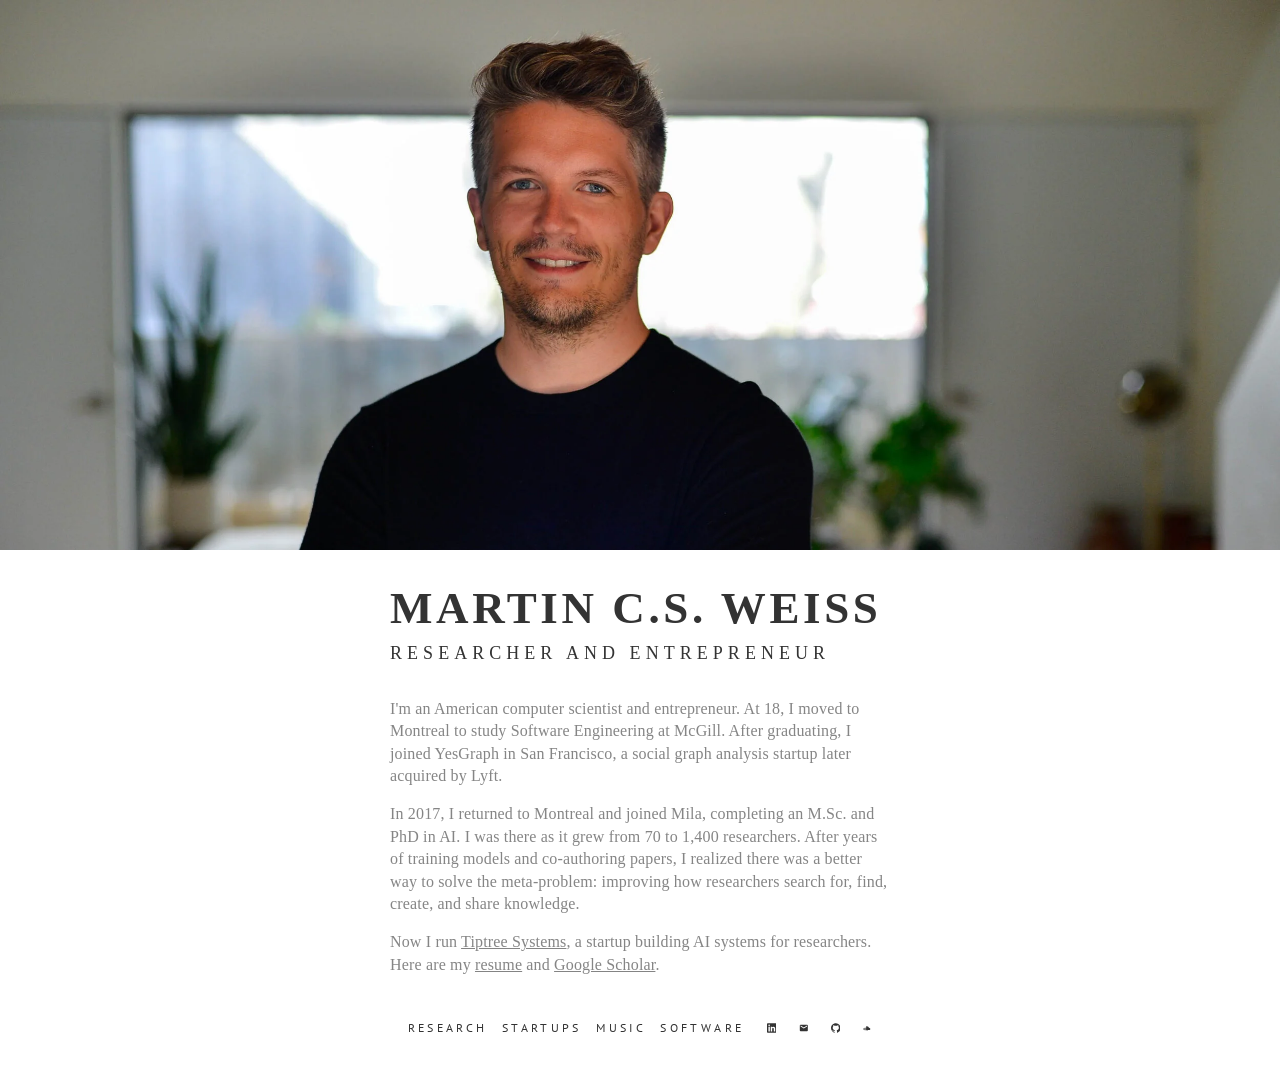
==== index.html @ 53b31414 "Initial commit: static rebuild of martincsweiss.com Pixel-perfect replica of the Squarespace site as" ====
<!DOCTYPE html>
<html lang="en">
<head>
  <meta charset="UTF-8">
  <meta name="viewport" content="width=device-width, initial-scale=1.0">
  <title>Martin C.S. Weiss</title>
  <link rel="stylesheet" href="css/style.css">
</head>
<body class="homepage">

  <div class="hero-image">
    <img src="images/profile.jpg" alt="Martin C.S. Weiss">
  </div>

  <div class="content-block">
    <h1 class="name-title">MARTIN C.S. WEISS</h1>
    <h1 class="subtitle">RESEARCHER AND ENTREPRENEUR</h1>

    <div class="bio">
      <p>I'm an American computer scientist and entrepreneur. At 18, I moved to Montreal to study Software Engineering at McGill. After graduating, I joined YesGraph in San Francisco, a social graph analysis startup later acquired by Lyft.</p>
      <p>In 2017, I returned to Montreal and joined Mila, completing an M.Sc. and PhD in AI. I was there as it grew from 70 to 1,400 researchers. After years of training models and co-authoring papers, I realized there was a better way to solve the meta-problem: improving how researchers search for, find, create, and share knowledge.</p>
      <p>Now I run <a href="https://tiptreesystems.com/">Tiptree Systems</a>, a startup building AI systems for researchers. Here are my <a href="https://s3-us-west-1.amazonaws.com/martinweiss/Martin+Weiss+CV+-+General.pdf">resume</a> and <a href="https://scholar.google.ca/citations?hl=en&user=t7lQYWwAAAAJ">Google Scholar</a>.</p>
    </div>

    <div class="bottom-nav">
      <a href="research.html">Research</a>
      <a href="startups.html">Startups</a>
      <a href="production.html">Music</a>
      <a href="software.html">Software</a>

      <span class="social-icons">
        <a href="https://www.linkedin.com/in/martin-weiss-6240703a" target="_blank" rel="noopener" aria-label="LinkedIn">
          <svg xmlns="http://www.w3.org/2000/svg" viewBox="0 0 24 24"><path d="M20.447 20.452h-3.554v-5.569c0-1.328-.027-3.037-1.852-3.037-1.853 0-2.136 1.445-2.136 2.939v5.667H9.351V9h3.414v1.561h.046c.477-.9 1.637-1.85 3.37-1.85 3.601 0 4.267 2.37 4.267 5.455v6.286zM5.337 7.433a2.062 2.062 0 01-2.063-2.065 2.064 2.064 0 112.063 2.065zm1.782 13.019H3.555V9h3.564v11.452zM22.225 0H1.771C.792 0 0 .774 0 1.729v20.542C0 23.227.792 24 1.771 24h20.451C23.2 24 24 23.227 24 22.271V1.729C24 .774 23.2 0 22.222 0h.003z"/></svg>
        </a>
        <a href="mailto:Martin.clyde.weiss@gmail.com" aria-label="Email">
          <svg xmlns="http://www.w3.org/2000/svg" viewBox="0 0 24 24"><path d="M20 4H4c-1.1 0-2 .9-2 2v12c0 1.1.9 2 2 2h16c1.1 0 2-.9 2-2V6c0-1.1-.9-2-2-2zm0 4l-8 5-8-5V6l8 5 8-5v2z"/></svg>
        </a>
        <a href="https://github.com/mweiss17" target="_blank" rel="noopener" aria-label="GitHub">
          <svg xmlns="http://www.w3.org/2000/svg" viewBox="0 0 24 24"><path d="M12 .297c-6.63 0-12 5.373-12 12 0 5.303 3.438 9.8 8.205 11.385.6.113.82-.258.82-.577 0-.285-.01-1.04-.015-2.04-3.338.724-4.042-1.61-4.042-1.61C4.422 18.07 3.633 17.7 3.633 17.7c-1.087-.744.084-.729.084-.729 1.205.084 1.838 1.236 1.838 1.236 1.07 1.835 2.809 1.305 3.495.998.108-.776.417-1.305.76-1.605-2.665-.3-5.466-1.332-5.466-5.93 0-1.31.465-2.38 1.235-3.22-.135-.303-.54-1.523.105-3.176 0 0 1.005-.322 3.3 1.23.96-.267 1.98-.399 3-.405 1.02.006 2.04.138 3 .405 2.28-1.552 3.285-1.23 3.285-1.23.645 1.653.24 2.873.12 3.176.765.84 1.23 1.91 1.23 3.22 0 4.61-2.805 5.625-5.475 5.92.42.36.81 1.096.81 2.22 0 1.606-.015 2.896-.015 3.286 0 .315.21.69.825.57C20.565 22.092 24 17.592 24 12.297c0-6.627-5.373-12-12-12"/></svg>
        </a>
        <a href="http://soundcloud.com/rmfrstar" target="_blank" rel="noopener" aria-label="SoundCloud">
          <svg xmlns="http://www.w3.org/2000/svg" viewBox="0 0 24 24"><path d="M1.175 12.225c-.051 0-.094.046-.101.1l-.233 2.154.233 2.105c.007.058.05.098.101.098.05 0 .09-.04.099-.098l.255-2.105-.27-2.154c-.009-.057-.049-.1-.1-.1m-.899.828c-.06 0-.091.037-.104.094L0 14.479l.172 1.31c.013.06.045.094.104.094.057 0 .089-.035.104-.094l.194-1.31-.194-1.332c-.014-.057-.047-.094-.104-.094m1.79-1.065c-.067 0-.12.056-.12.12l-.238 2.373.238 2.326c0 .065.053.12.12.12s.12-.055.12-.12l.266-2.326-.266-2.373c0-.064-.053-.12-.12-.12m.899-.382c-.076 0-.138.063-.138.14l-.22 2.754.22 2.694c0 .076.062.14.138.14.075 0 .138-.064.138-.14l.248-2.694-.248-2.753c0-.077-.063-.14-.138-.14m.89-.336c-.083 0-.154.07-.154.155l-.204 3.09.204 3.015c0 .086.07.155.154.155.083 0 .154-.069.154-.155l.228-3.015-.228-3.09c0-.085-.071-.155-.154-.155m.898-.197c-.093 0-.17.079-.17.172l-.188 3.287.188 3.15c0 .095.077.172.17.172.094 0 .17-.077.17-.172l.212-3.15-.212-3.287c0-.093-.076-.172-.17-.172m.9-.192c-.102 0-.184.085-.184.19l-.172 3.478.172 3.258c0 .104.082.19.184.19.101 0 .184-.086.184-.19l.192-3.258-.192-3.478c0-.105-.083-.19-.184-.19m.9-.113c-.111 0-.2.094-.2.209l-.156 3.59.156 3.33c0 .114.089.209.2.209.11 0 .2-.095.2-.209l.176-3.33-.176-3.59c0-.115-.09-.209-.2-.209m.9-.1c-.12 0-.218.1-.218.224l-.14 3.69.14 3.397c0 .124.098.224.218.224.12 0 .218-.1.218-.224l.158-3.397-.158-3.69c0-.124-.098-.224-.218-.224m.896-.08c-.13 0-.234.11-.234.243l-.126 3.77.126 3.447c0 .133.104.243.234.243.129 0 .234-.11.234-.243l.14-3.447-.14-3.77c0-.132-.105-.243-.234-.243m.9-.04c-.14 0-.252.118-.252.26l-.11 3.81.11 3.487c0 .143.112.26.252.26.139 0 .252-.117.252-.26l.124-3.487-.124-3.81c0-.142-.113-.26-.252-.26m.9-.03c-.148 0-.268.126-.268.278l-.094 3.84.094 3.51c0 .152.12.278.268.278.148 0 .268-.126.268-.278l.106-3.51-.106-3.84c0-.152-.12-.278-.268-.278m.9 0c-.158 0-.284.134-.284.296l-.078 3.84.078 3.498c0 .162.126.296.284.296.156 0 .284-.134.284-.296l.088-3.498-.088-3.84c0-.162-.128-.296-.284-.296m.9.05c-.166 0-.3.14-.3.313l-.066 3.79.066 3.46c0 .172.134.313.3.313.166 0 .3-.14.3-.313l.074-3.46-.074-3.79c0-.173-.134-.313-.3-.313m3.732.86c-.36 0-.705.065-1.025.188-.212-2.4-2.244-4.274-4.73-4.274-.614 0-1.204.123-1.74.345-.2.082-.254.166-.254.33v8.514c0 .17.137.313.306.324h7.443c1.38 0 2.5-1.12 2.5-2.5s-1.12-2.5-2.5-2.5"/></svg>
        </a>
      </span>
    </div>
  </div>

</body>
</html>
---- css/style.css ----
/* ========================================
   Martin C.S. Weiss - Static Site Styles
   Pixel-perfect replica of Squarespace site
   ======================================== */

/* Google Fonts - matching Squarespace typekit fonts */
@import url('https://fonts.googleapis.com/css2?family=EB+Garamond:ital,wght@0,400;0,500;0,600;0,700;1,400;1,500&family=Montserrat:wght@400;500;600;700&family=PT+Sans:wght@400;700&display=swap');

/* ----------------------------------------
   CSS Reset & Base
   ---------------------------------------- */
*, *::before, *::after {
  box-sizing: border-box;
}

html {
  -webkit-font-smoothing: antialiased;
  -moz-osx-font-smoothing: grayscale;
}

body {
  margin: 0;
  padding: 0;
  font-family: 'EB Garamond', 'adobe-garamond-pro', Georgia, 'Times New Roman', serif;
  font-size: 18px;
  font-weight: 400;
  line-height: 1.6;
  color: rgba(26, 26, 26, 0.7);
  background-color: #fff;
}

a {
  color: rgb(61, 153, 145);
  text-decoration: none;
}

a:hover {
  opacity: 0.8;
}

img {
  max-width: 100%;
  height: auto;
  display: block;
}

h1, h2, h3, h4 {
  margin: 0;
  padding: 0;
}

p {
  margin: 0 0 16px;
}

ul {
  margin: 0;
  padding: 0;
  list-style: none;
}

/* ----------------------------------------
   Header / Navigation Bar (subpages)
   ---------------------------------------- */
.site-header {
  background-color: rgb(33, 33, 33);
  padding: 0 20px;
  height: 73px;
  display: flex;
  align-items: center;
  justify-content: space-between;
  position: relative;
  z-index: 100;
}

.site-header .site-title {
  font-family: 'Montserrat', 'proxima-nova', 'Helvetica Neue', Helvetica, Arial, sans-serif;
  font-size: 20px;
  font-weight: 600;
  letter-spacing: 2px;
  text-transform: uppercase;
  color: #fff;
  text-decoration: none;
  line-height: 20px;
}

.site-header .site-title:hover {
  opacity: 0.8;
}

.site-header nav {
  display: flex;
  align-items: center;
  gap: 0;
}

.site-header nav a {
  font-family: 'Montserrat', 'proxima-nova', 'Helvetica Neue', Helvetica, Arial, sans-serif;
  font-size: 13px;
  font-weight: 600;
  letter-spacing: 2px;
  text-transform: uppercase;
  color: rgba(255, 255, 255, 0.9);
  text-decoration: none;
  padding: 9.75px 13px;
  display: block;
  line-height: 13px;
}

.site-header nav a:hover {
  color: #fff;
}

.site-header nav .dropdown {
  position: relative;
}

.site-header nav .dropdown-menu {
  display: none;
  position: absolute;
  top: 100%;
  left: 0;
  background: rgb(33, 33, 33);
  min-width: 180px;
  padding: 8px 0;
  z-index: 200;
}

.site-header nav .dropdown:hover .dropdown-menu {
  display: block;
}

.site-header nav .dropdown-menu a {
  padding: 8px 20px;
  font-size: 12px;
  white-space: nowrap;
}

/* Mobile hamburger menu */
.menu-toggle {
  display: none;
  background: none;
  border: none;
  cursor: pointer;
  padding: 10px;
}

.menu-toggle span {
  display: block;
  width: 24px;
  height: 2px;
  background: #fff;
  margin: 5px 0;
  transition: 0.3s;
}

/* ----------------------------------------
   Homepage-specific styles
   ---------------------------------------- */
.homepage {
  text-align: center;
}

.homepage .hero-image {
  width: 100%;
  height: 55vw;
  max-height: 550px;
  overflow: hidden;
}

.homepage .hero-image img {
  width: 100%;
  height: 100%;
  object-fit: cover;
  object-position: 45% 0%;
  display: block;
}

.homepage .content-block {
  width: 500px;
  max-width: calc(100% - 40px);
  margin: 0 auto;
  padding: 0;
  text-align: left;
}

.homepage .name-title {
  font-family: 'Times New Roman', Times, serif;
  font-size: 45px;
  font-weight: 700;
  line-height: 45px;
  letter-spacing: 3.6px;
  text-transform: uppercase;
  color: rgb(51, 51, 51);
  margin: 36px 0 0;
  display: inline-block;
}

.homepage .subtitle {
  font-family: 'Times New Roman', Times, serif;
  font-size: 18px;
  font-weight: 400;
  line-height: 18px;
  letter-spacing: 5.04px;
  text-transform: uppercase;
  color: rgb(51, 51, 51);
  margin: 12px 0 0;
}

.homepage .bio {
  margin-top: 36px;
}

.homepage .bio p {
  font-family: 'Times New Roman', Times, serif;
  font-size: 16px;
  font-weight: 400;
  line-height: 22.4px;
  letter-spacing: 0.16px;
  color: rgba(51, 51, 51, 0.6);
  margin-bottom: 16px;
}

.homepage .bio a {
  color: rgba(51, 51, 51, 0.6);
  text-decoration: underline;
}

.homepage .bio a:hover {
  color: rgb(51, 51, 51);
}

/* Homepage bottom nav */
.homepage .bottom-nav {
  display: flex;
  align-items: center;
  justify-content: center;
  flex-wrap: wrap;
  margin: 36px 0 24px;
  gap: 0;
}

.homepage .bottom-nav a {
  font-family: 'PT Sans', sans-serif;
  font-size: 12px;
  font-weight: 400;
  line-height: 12px;
  letter-spacing: 3.36px;
  text-transform: uppercase;
  color: rgb(51, 51, 51);
  text-decoration: none;
  padding: 9.6px 7.2px;
}

.homepage .bottom-nav a:hover {
  opacity: 0.7;
}

/* Homepage social icons */
.homepage .social-icons {
  display: inline-flex;
  align-items: center;
  gap: 8px;
  margin-left: 8px;
  vertical-align: middle;
}

.homepage .social-icons a {
  color: rgb(51, 51, 51);
  display: flex;
  align-items: center;
  justify-content: center;
  width: 24px;
  height: 24px;
}

.homepage .social-icons a:hover {
  opacity: 0.7;
}

.homepage .social-icons svg {
  width: 20px;
  height: 20px;
  fill: currentColor;
}

/* ----------------------------------------
   Subpage Common Layout
   ---------------------------------------- */
.page-content {
  max-width: 960px;
  margin: 0 auto;
  padding: 60px 40px 80px;
}

/* ----------------------------------------
   Banner / Hero Image (Startups, Software, Mixing)
   ---------------------------------------- */
.banner {
  position: relative;
  width: 100%;
  height: 400px;
  overflow: hidden;
  background: rgb(31, 31, 31);
}

.banner img {
  width: 100%;
  height: 100%;
  object-fit: cover;
  object-position: center;
}

.banner .banner-overlay {
  position: absolute;
  top: 0;
  left: 0;
  right: 0;
  bottom: 0;
  display: flex;
  align-items: center;
  justify-content: center;
  background: rgba(0, 0, 0, 0.2);
}

.banner .banner-title {
  font-family: 'Montserrat', 'proxima-nova', sans-serif;
  font-size: 48px;
  font-weight: 300;
  letter-spacing: 8px;
  text-transform: uppercase;
  color: #fff;
  text-align: center;
}

/* Software banner with quote overlay */
.banner .banner-quote {
  font-family: 'EB Garamond', Georgia, serif;
  font-size: 31px;
  font-weight: 600;
  line-height: 1.5;
  letter-spacing: 1px;
  color: #fff;
  text-align: center;
  max-width: 700px;
  padding: 0 40px;
}

.banner .banner-quote cite {
  display: block;
  margin-top: 12px;
  font-style: normal;
  font-size: 20px;
  font-weight: 400;
}

.banner .banner-quote cite em {
  font-style: italic;
}

/* ----------------------------------------
   Research Page
   ---------------------------------------- */
.research-intro {
  text-align: center;
  margin-bottom: 60px;
}

.research-intro h2 {
  font-family: 'EB Garamond', Georgia, serif;
  font-size: 36px;
  font-weight: 400;
  font-style: italic;
  line-height: 1.3;
  color: rgba(26, 26, 26, 0.9);
  margin-bottom: 24px;
}

.research-intro p {
  font-family: 'EB Garamond', Georgia, serif;
  font-size: 18px;
  line-height: 1.6;
  color: rgba(26, 26, 26, 0.7);
  max-width: 800px;
  margin: 0 auto;
}

.research-grid {
  display: grid;
  grid-template-columns: 1fr 1fr;
  gap: 40px;
  margin-bottom: 60px;
}

.research-section {
  margin-bottom: 60px;
}

.research-section h2 {
  font-family: 'Montserrat', 'proxima-nova', sans-serif;
  font-size: 16px;
  font-weight: 600;
  letter-spacing: 2px;
  text-transform: uppercase;
  color: rgb(51, 51, 51);
  margin-bottom: 16px;
}

.research-section p {
  font-family: 'EB Garamond', Georgia, serif;
  font-size: 18px;
  line-height: 1.6;
  color: rgba(26, 26, 26, 0.7);
  margin-bottom: 16px;
}

.research-section .publications {
  list-style: disc;
  padding-left: 20px;
}

.research-section .publications li {
  margin-bottom: 8px;
  list-style: disc;
}

.research-section .publications a {
  font-family: 'EB Garamond', Georgia, serif;
  font-size: 18px;
  color: rgb(61, 153, 145);
}

.research-section img {
  width: 100%;
  margin-bottom: 24px;
}

/* Full-width image between research sections */
.research-full-image {
  width: 100%;
  margin: 40px 0;
}

.research-full-image img {
  width: 100%;
}

/* ----------------------------------------
   Startups Page - Blog/Card Style
   ---------------------------------------- */
.startups-intro {
  margin-bottom: 40px;
  padding-bottom: 40px;
  border-bottom: 1px solid #e1e1e1;
}

.startups-intro p {
  font-family: 'EB Garamond', Georgia, serif;
  font-size: 18px;
  line-height: 1.6;
  color: rgba(26, 26, 26, 0.7);
}

.startup-entry {
  display: flex;
  gap: 30px;
  margin-bottom: 40px;
  padding-bottom: 40px;
  border-bottom: 1px solid #e1e1e1;
}

.startup-entry:last-child {
  border-bottom: none;
}

.startup-entry .entry-image {
  flex: 0 0 300px;
  max-width: 300px;
}

.startup-entry .entry-image img {
  width: 100%;
  height: auto;
}

.startup-entry .entry-content {
  flex: 1;
}

.startup-entry .entry-title {
  font-family: 'Montserrat', 'proxima-nova', 'Helvetica Neue', Helvetica, Arial, sans-serif;
  font-size: 20px;
  font-weight: 400;
  letter-spacing: 1px;
  text-transform: uppercase;
  color: rgb(102, 102, 102);
  margin-bottom: 10px;
  line-height: 24px;
}

.startup-entry .entry-date {
  font-family: 'EB Garamond', Georgia, serif;
  font-size: 13px;
  color: rgba(26, 26, 26, 0.4);
  line-height: 1.4;
  margin-bottom: 8px;
}

.startup-entry .entry-excerpt {
  font-family: 'EB Garamond', Georgia, serif;
  font-size: 18px;
  line-height: 1.6;
  color: rgba(26, 26, 26, 0.7);
  margin-bottom: 10px;
}

.startup-entry .read-more {
  font-family: 'EB Garamond', Georgia, serif;
  font-size: 18px;
  color: rgb(61, 153, 145);
  text-decoration: none;
}

.startup-entry .read-more:hover {
  opacity: 0.7;
}

/* ----------------------------------------
   Software Page
   ---------------------------------------- */
.software-project {
  margin-bottom: 60px;
  text-align: center;
}

.software-project h2 {
  font-family: 'Montserrat', 'proxima-nova', sans-serif;
  font-size: 25px;
  font-weight: 600;
  line-height: 30px;
  letter-spacing: 1.25px;
  text-transform: uppercase;
  color: rgb(74, 74, 74);
  margin-bottom: 24px;
  text-align: center;
}

.software-project .project-image {
  margin-bottom: 24px;
}

.software-project .project-image img {
  max-width: 100%;
  margin: 0 auto;
}

.software-project .project-details {
  text-align: left;
  max-width: 700px;
  margin: 0 auto;
}

.software-project .project-details p {
  font-family: 'EB Garamond', Georgia, serif;
  font-size: 18px;
  line-height: 1.6;
  color: rgba(26, 26, 26, 0.7);
}

.software-project .project-details strong {
  font-weight: 700;
  color: rgba(26, 26, 26, 0.85);
}

.software-project .project-links {
  margin-top: 12px;
}

.software-project .project-links a {
  font-family: 'EB Garamond', Georgia, serif;
  font-size: 18px;
  color: rgb(61, 153, 145);
  margin-right: 16px;
}

/* ----------------------------------------
   Music / Blog Pages (Production + Mixing)
   ---------------------------------------- */
.blog-list {
  max-width: 600px;
  margin: 0 auto;
}

.blog-entry {
  margin-bottom: 60px;
}

.blog-entry .entry-date {
  font-family: 'EB Garamond', Georgia, serif;
  font-size: 13px;
  color: rgba(26, 26, 26, 0.4);
  line-height: 1.4;
  margin-bottom: 4px;
}

.blog-entry .entry-title {
  font-family: 'EB Garamond', Georgia, serif;
  font-size: 32px;
  font-weight: 400;
  line-height: 1.2;
  color: rgba(26, 26, 26, 0.9);
  margin: 12px 0;
}

.blog-entry .entry-separator {
  width: 30px;
  height: 1px;
  background: rgba(26, 26, 26, 0.15);
  margin: 16px 0;
}

.blog-entry .soundcloud-embed {
  width: 100%;
  margin-top: 16px;
}

.blog-entry .soundcloud-embed iframe {
  width: 100%;
  height: 400px;
  border: none;
}

.blog-entry .audio-player {
  margin-top: 16px;
}

.blog-entry audio {
  width: 100%;
}

.blog-entry .tracklist {
  font-family: 'EB Garamond', Georgia, serif;
  font-size: 16px;
  line-height: 1.8;
  color: rgba(26, 26, 26, 0.6);
  margin-top: 16px;
  white-space: pre-line;
}

/* ----------------------------------------
   Photos Gallery Page
   ---------------------------------------- */
.gallery-grid {
  display: flex;
  flex-wrap: wrap;
  gap: 8px;
  justify-content: center;
}

.gallery-grid .gallery-item {
  flex: 0 0 calc(33.333% - 6px);
  max-width: calc(33.333% - 6px);
  overflow: hidden;
}

.gallery-grid .gallery-item img {
  width: 100%;
  height: 100%;
  object-fit: cover;
  display: block;
  cursor: pointer;
  transition: opacity 0.2s;
}

.gallery-grid .gallery-item img:hover {
  opacity: 0.85;
}

.gallery-grid .gallery-item .caption {
  font-family: 'EB Garamond', Georgia, serif;
  font-size: 14px;
  color: rgba(26, 26, 26, 0.5);
  text-align: center;
  padding: 8px 4px;
}

/* ----------------------------------------
   Footer (subpages)
   ---------------------------------------- */
.site-footer {
  background: rgb(31, 31, 31);
  padding: 40px 20px;
  text-align: center;
  color: rgba(255, 255, 255, 0.4);
  font-family: 'EB Garamond', Georgia, serif;
  font-size: 16px;
  line-height: 1.6;
}

.site-footer a {
  color: rgba(255, 255, 255, 0.6);
  text-decoration: none;
}

.site-footer a:hover {
  color: rgba(255, 255, 255, 0.9);
}

.site-footer .footer-social {
  display: flex;
  align-items: center;
  justify-content: center;
  gap: 16px;
  margin-top: 16px;
}

.site-footer .footer-social a {
  color: rgba(255, 255, 255, 0.5);
  display: flex;
  align-items: center;
  justify-content: center;
}

.site-footer .footer-social svg {
  width: 20px;
  height: 20px;
  fill: currentColor;
}

.site-footer .back-to-top {
  display: inline-block;
  margin-top: 24px;
  font-size: 13px;
  letter-spacing: 1px;
  text-transform: uppercase;
  color: rgba(255, 255, 255, 0.3);
}

/* ----------------------------------------
   Responsive
   ---------------------------------------- */
@media (max-width: 900px) {
  .research-grid {
    grid-template-columns: 1fr;
  }

  .startup-entry {
    flex-direction: column;
  }

  .startup-entry .entry-image {
    flex: none;
    max-width: 100%;
  }

  .gallery-grid .gallery-item {
    flex: 0 0 calc(50% - 4px);
    max-width: calc(50% - 4px);
  }
}

@media (max-width: 768px) {
  .site-header nav {
    display: none;
  }

  .menu-toggle {
    display: block;
  }

  .site-header nav.open {
    display: flex;
    flex-direction: column;
    position: absolute;
    top: 73px;
    left: 0;
    right: 0;
    background: rgb(33, 33, 33);
    padding: 20px;
    z-index: 200;
  }

  .homepage .name-title {
    font-size: 32px;
    line-height: 32px;
    letter-spacing: 2.5px;
  }

  .homepage .subtitle {
    font-size: 14px;
    letter-spacing: 3.9px;
  }

  .homepage .content-block {
    padding: 0 24px;
  }

  .page-content {
    padding: 40px 24px 60px;
  }

  .banner {
    height: 250px;
  }

  .banner .banner-title {
    font-size: 32px;
    letter-spacing: 5px;
  }

  .banner .banner-quote {
    font-size: 22px;
  }

  .software-project h2 {
    font-size: 18px;
  }

  .blog-entry .entry-title {
    font-size: 24px;
  }
}

@media (max-width: 480px) {
  .gallery-grid .gallery-item {
    flex: 0 0 100%;
    max-width: 100%;
  }

  .homepage .bottom-nav {
    flex-direction: column;
    gap: 4px;
  }

  .homepage .social-icons {
    display: flex;
    margin: 16px 0;
  }
}
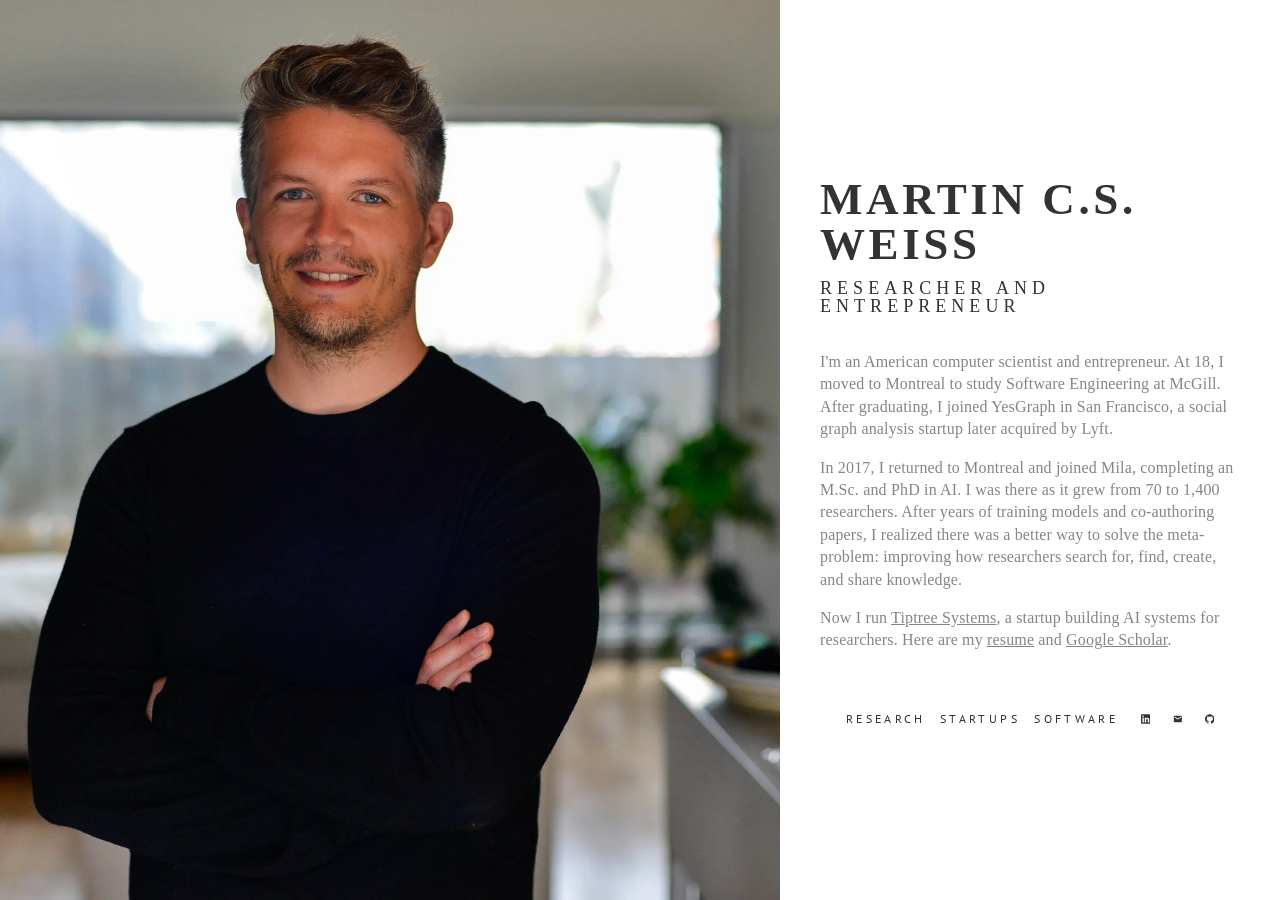
==== commit 6ea6a650: "Update site: add new research projects, Tiptree to startups, remove music/photos, vertical layout on" ====
--- a/index.html
+++ b/index.html
@@ -7,6 +7,8 @@
   <link rel="stylesheet" href="css/style.css">
 </head>
 <body class="homepage">
+
+  <div class="homepage-layout">
 
   <div class="hero-image">
     <img src="images/profile.jpg" alt="Martin C.S. Weiss">
@@ -19,13 +21,12 @@
     <div class="bio">
       <p>I'm an American computer scientist and entrepreneur. At 18, I moved to Montreal to study Software Engineering at McGill. After graduating, I joined YesGraph in San Francisco, a social graph analysis startup later acquired by Lyft.</p>
       <p>In 2017, I returned to Montreal and joined Mila, completing an M.Sc. and PhD in AI. I was there as it grew from 70 to 1,400 researchers. After years of training models and co-authoring papers, I realized there was a better way to solve the meta-problem: improving how researchers search for, find, create, and share knowledge.</p>
-      <p>Now I run <a href="https://tiptreesystems.com/">Tiptree Systems</a>, a startup building AI systems for researchers. Here are my <a href="https://s3-us-west-1.amazonaws.com/martinweiss/Martin+Weiss+CV+-+General.pdf">resume</a> and <a href="https://scholar.google.ca/citations?hl=en&user=t7lQYWwAAAAJ">Google Scholar</a>.</p>
+      <p>Now I run <a href="https://tiptreesystems.com/">Tiptree Systems</a>, a startup building AI systems for researchers. Here are my <a href="Martin_Weiss_Resume.pdf">resume</a> and <a href="https://scholar.google.ca/citations?hl=en&user=t7lQYWwAAAAJ">Google Scholar</a>.</p>
     </div>
 
     <div class="bottom-nav">
       <a href="research.html">Research</a>
       <a href="startups.html">Startups</a>
-      <a href="production.html">Music</a>
       <a href="software.html">Software</a>
 
       <span class="social-icons">
@@ -38,12 +39,11 @@
         <a href="https://github.com/mweiss17" target="_blank" rel="noopener" aria-label="GitHub">
           <svg xmlns="http://www.w3.org/2000/svg" viewBox="0 0 24 24"><path d="M12 .297c-6.63 0-12 5.373-12 12 0 5.303 3.438 9.8 8.205 11.385.6.113.82-.258.82-.577 0-.285-.01-1.04-.015-2.04-3.338.724-4.042-1.61-4.042-1.61C4.422 18.07 3.633 17.7 3.633 17.7c-1.087-.744.084-.729.084-.729 1.205.084 1.838 1.236 1.838 1.236 1.07 1.835 2.809 1.305 3.495.998.108-.776.417-1.305.76-1.605-2.665-.3-5.466-1.332-5.466-5.93 0-1.31.465-2.38 1.235-3.22-.135-.303-.54-1.523.105-3.176 0 0 1.005-.322 3.3 1.23.96-.267 1.98-.399 3-.405 1.02.006 2.04.138 3 .405 2.28-1.552 3.285-1.23 3.285-1.23.645 1.653.24 2.873.12 3.176.765.84 1.23 1.91 1.23 3.22 0 4.61-2.805 5.625-5.475 5.92.42.36.81 1.096.81 2.22 0 1.606-.015 2.896-.015 3.286 0 .315.21.69.825.57C20.565 22.092 24 17.592 24 12.297c0-6.627-5.373-12-12-12"/></svg>
         </a>
-        <a href="http://soundcloud.com/rmfrstar" target="_blank" rel="noopener" aria-label="SoundCloud">
-          <svg xmlns="http://www.w3.org/2000/svg" viewBox="0 0 24 24"><path d="M1.175 12.225c-.051 0-.094.046-.101.1l-.233 2.154.233 2.105c.007.058.05.098.101.098.05 0 .09-.04.099-.098l.255-2.105-.27-2.154c-.009-.057-.049-.1-.1-.1m-.899.828c-.06 0-.091.037-.104.094L0 14.479l.172 1.31c.013.06.045.094.104.094.057 0 .089-.035.104-.094l.194-1.31-.194-1.332c-.014-.057-.047-.094-.104-.094m1.79-1.065c-.067 0-.12.056-.12.12l-.238 2.373.238 2.326c0 .065.053.12.12.12s.12-.055.12-.12l.266-2.326-.266-2.373c0-.064-.053-.12-.12-.12m.899-.382c-.076 0-.138.063-.138.14l-.22 2.754.22 2.694c0 .076.062.14.138.14.075 0 .138-.064.138-.14l.248-2.694-.248-2.753c0-.077-.063-.14-.138-.14m.89-.336c-.083 0-.154.07-.154.155l-.204 3.09.204 3.015c0 .086.07.155.154.155.083 0 .154-.069.154-.155l.228-3.015-.228-3.09c0-.085-.071-.155-.154-.155m.898-.197c-.093 0-.17.079-.17.172l-.188 3.287.188 3.15c0 .095.077.172.17.172.094 0 .17-.077.17-.172l.212-3.15-.212-3.287c0-.093-.076-.172-.17-.172m.9-.192c-.102 0-.184.085-.184.19l-.172 3.478.172 3.258c0 .104.082.19.184.19.101 0 .184-.086.184-.19l.192-3.258-.192-3.478c0-.105-.083-.19-.184-.19m.9-.113c-.111 0-.2.094-.2.209l-.156 3.59.156 3.33c0 .114.089.209.2.209.11 0 .2-.095.2-.209l.176-3.33-.176-3.59c0-.115-.09-.209-.2-.209m.9-.1c-.12 0-.218.1-.218.224l-.14 3.69.14 3.397c0 .124.098.224.218.224.12 0 .218-.1.218-.224l.158-3.397-.158-3.69c0-.124-.098-.224-.218-.224m.896-.08c-.13 0-.234.11-.234.243l-.126 3.77.126 3.447c0 .133.104.243.234.243.129 0 .234-.11.234-.243l.14-3.447-.14-3.77c0-.132-.105-.243-.234-.243m.9-.04c-.14 0-.252.118-.252.26l-.11 3.81.11 3.487c0 .143.112.26.252.26.139 0 .252-.117.252-.26l.124-3.487-.124-3.81c0-.142-.113-.26-.252-.26m.9-.03c-.148 0-.268.126-.268.278l-.094 3.84.094 3.51c0 .152.12.278.268.278.148 0 .268-.126.268-.278l.106-3.51-.106-3.84c0-.152-.12-.278-.268-.278m.9 0c-.158 0-.284.134-.284.296l-.078 3.84.078 3.498c0 .162.126.296.284.296.156 0 .284-.134.284-.296l.088-3.498-.088-3.84c0-.162-.128-.296-.284-.296m.9.05c-.166 0-.3.14-.3.313l-.066 3.79.066 3.46c0 .172.134.313.3.313.166 0 .3-.14.3-.313l.074-3.46-.074-3.79c0-.173-.134-.313-.3-.313m3.732.86c-.36 0-.705.065-1.025.188-.212-2.4-2.244-4.274-4.73-4.274-.614 0-1.204.123-1.74.345-.2.082-.254.166-.254.33v8.514c0 .17.137.313.306.324h7.443c1.38 0 2.5-1.12 2.5-2.5s-1.12-2.5-2.5-2.5"/></svg>
-        </a>
       </span>
     </div>
   </div>
 
+  </div><!-- .homepage-layout -->
+
 </body>
 </html>
--- a/css/style.css
+++ b/css/style.css
@@ -161,6 +161,11 @@
   text-align: center;
 }
 
+.homepage .homepage-layout {
+  display: flex;
+  flex-direction: column;
+}
+
 .homepage .hero-image {
   width: 100%;
   height: 55vw;
@@ -182,6 +187,30 @@
   margin: 0 auto;
   padding: 0;
   text-align: left;
+}
+
+@media (min-width: 1000px) {
+  .homepage .homepage-layout {
+    flex-direction: row;
+    min-height: 100vh;
+  }
+
+  .homepage .hero-image {
+    flex: 1;
+    height: auto;
+    max-height: none;
+  }
+
+  .homepage .content-block {
+    flex: 0 0 500px;
+    width: 500px;
+    max-width: 500px;
+    margin: 0;
+    padding: 60px 40px;
+    display: flex;
+    flex-direction: column;
+    justify-content: center;
+  }
 }
 
 .homepage .name-title {
